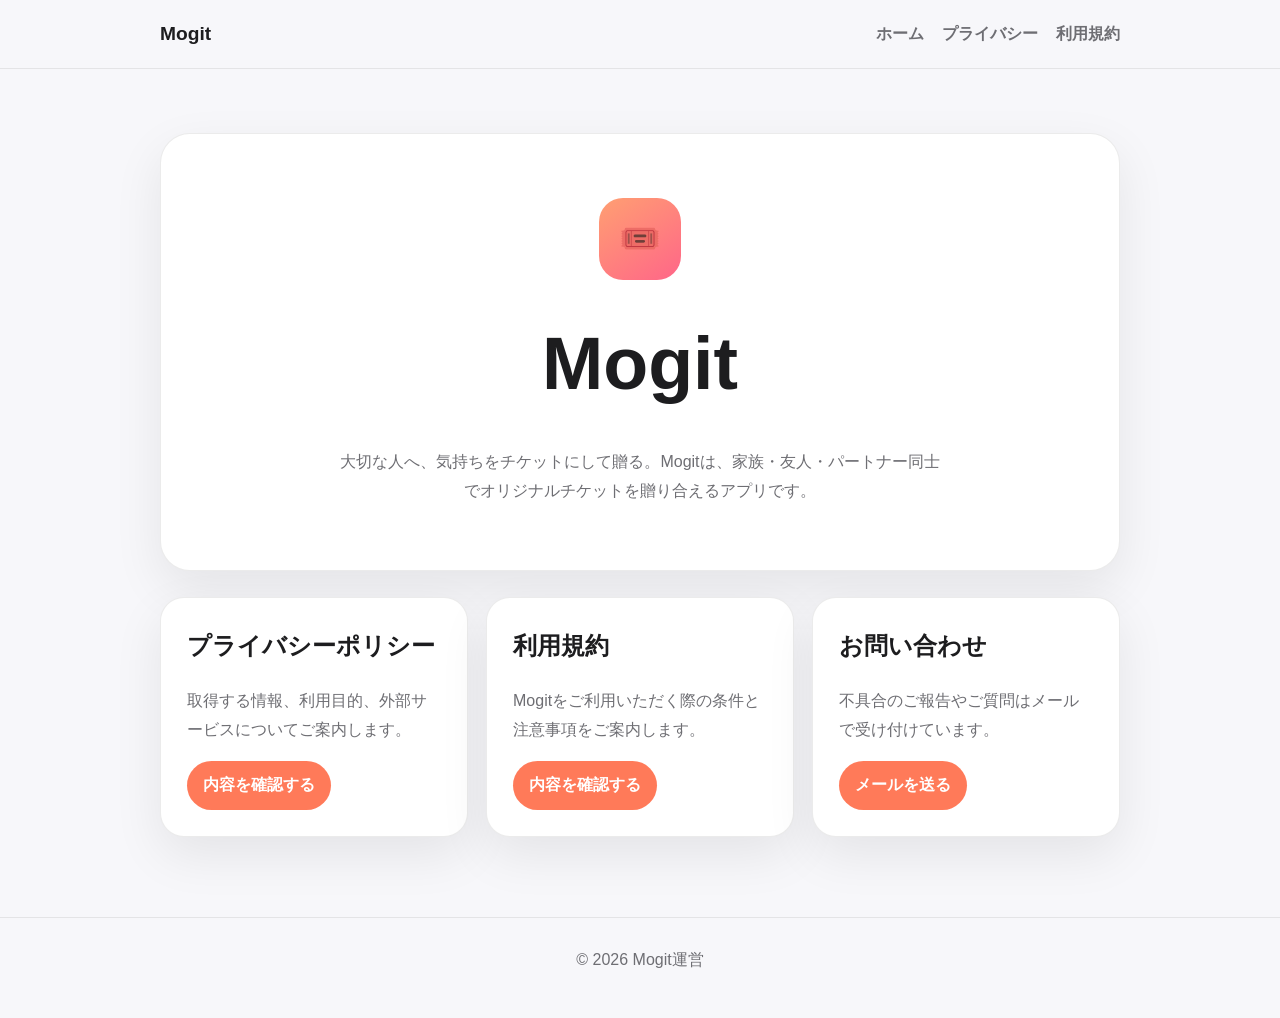
==== index.html @ 305c6eb9 "Add files via upload" ====
<!doctype html><html lang="ja"><head><meta charset="utf-8"><meta name="viewport" content="width=device-width,initial-scale=1"><title>Mogit 公式サポート</title><link rel="stylesheet" href="style.css"></head><body><header class="site-header"><div class="header-inner"><a class="brand" href="index.html">Mogit</a><nav><a href="index.html">ホーム</a><a href="privacy.html">プライバシー</a><a href="terms.html">利用規約</a></nav></div></header><main><section class="hero"><div class="app-mark">🎟️</div><h1>Mogit</h1><p>大切な人へ、気持ちをチケットにして贈る。Mogitは、家族・友人・パートナー同士でオリジナルチケットを贈り合えるアプリです。</p></section><section class="card-grid"><article class="card"><h2>プライバシーポリシー</h2><p>取得する情報、利用目的、外部サービスについてご案内します。</p><a class="button-link" href="privacy.html">内容を確認する</a></article><article class="card"><h2>利用規約</h2><p>Mogitをご利用いただく際の条件と注意事項をご案内します。</p><a class="button-link" href="terms.html">内容を確認する</a></article><article class="card"><h2>お問い合わせ</h2><p>不具合のご報告やご質問はメールで受け付けています。</p><a class="button-link" href="mailto:mogit.official@gmail.com">メールを送る</a></article></section></main><footer class="site-footer"><div class="footer-inner">© 2026 Mogit運営</div></footer></body></html>
---- style.css ----
body{margin:0;font-family:-apple-system,BlinkMacSystemFont,"Helvetica Neue","Hiragino Kaku Gothic ProN","Yu Gothic",sans-serif;color:#1d1d1f;background:#f7f7fa;line-height:1.8}a{color:#df5b3d}.site-header{position:sticky;top:0;background:rgba(247,247,250,.9);border-bottom:1px solid rgba(0,0,0,.08)}.header-inner,main,.footer-inner{width:min(960px,calc(100% - 32px));margin:auto}.header-inner{min-height:68px;display:flex;align-items:center;justify-content:space-between}.brand{font-weight:800;color:#1d1d1f;text-decoration:none;font-size:1.2rem}nav{display:flex;gap:18px}nav a{text-decoration:none;color:#6e6e73;font-weight:600}main{padding:64px 0 80px}.hero,.card,.document{background:white;border:1px solid rgba(0,0,0,.08);box-shadow:0 18px 50px rgba(0,0,0,.08)}.hero{padding:64px 28px;text-align:center;border-radius:30px}.app-mark{display:inline-grid;place-items:center;width:82px;height:82px;border-radius:24px;background:linear-gradient(145deg,#ff9f72,#ff6688);font-size:2.1rem}.hero h1{font-size:clamp(2.4rem,8vw,4.6rem);margin:18px 0 0}.hero p{max-width:610px;margin:18px auto 0;color:#6e6e73}.card-grid{display:grid;grid-template-columns:repeat(3,1fr);gap:18px;margin-top:26px}.card{padding:26px;border-radius:24px}.card h2{margin-top:0}.card p{color:#6e6e73}.button-link{display:inline-block;padding:10px 16px;border-radius:999px;background:#ff7a59;color:white;text-decoration:none;font-weight:700}.document{padding:clamp(24px,5vw,52px);border-radius:24px}.document h1{font-size:clamp(2rem,6vw,3.4rem);margin-bottom:8px}.updated{color:#6e6e73}.document h2{margin-top:38px}.notice{padding:18px 20px;background:rgba(255,122,89,.09);border-radius:18px}.site-footer{border-top:1px solid rgba(0,0,0,.08)}.footer-inner{text-align:center;color:#6e6e73;padding:28px 0 44px}@media(max-width:760px){.header-inner{align-items:flex-start;flex-direction:column;padding:12px 0}.card-grid{grid-template-columns:1fr}main{padding-top:32px}.hero{padding:50px 22px}}
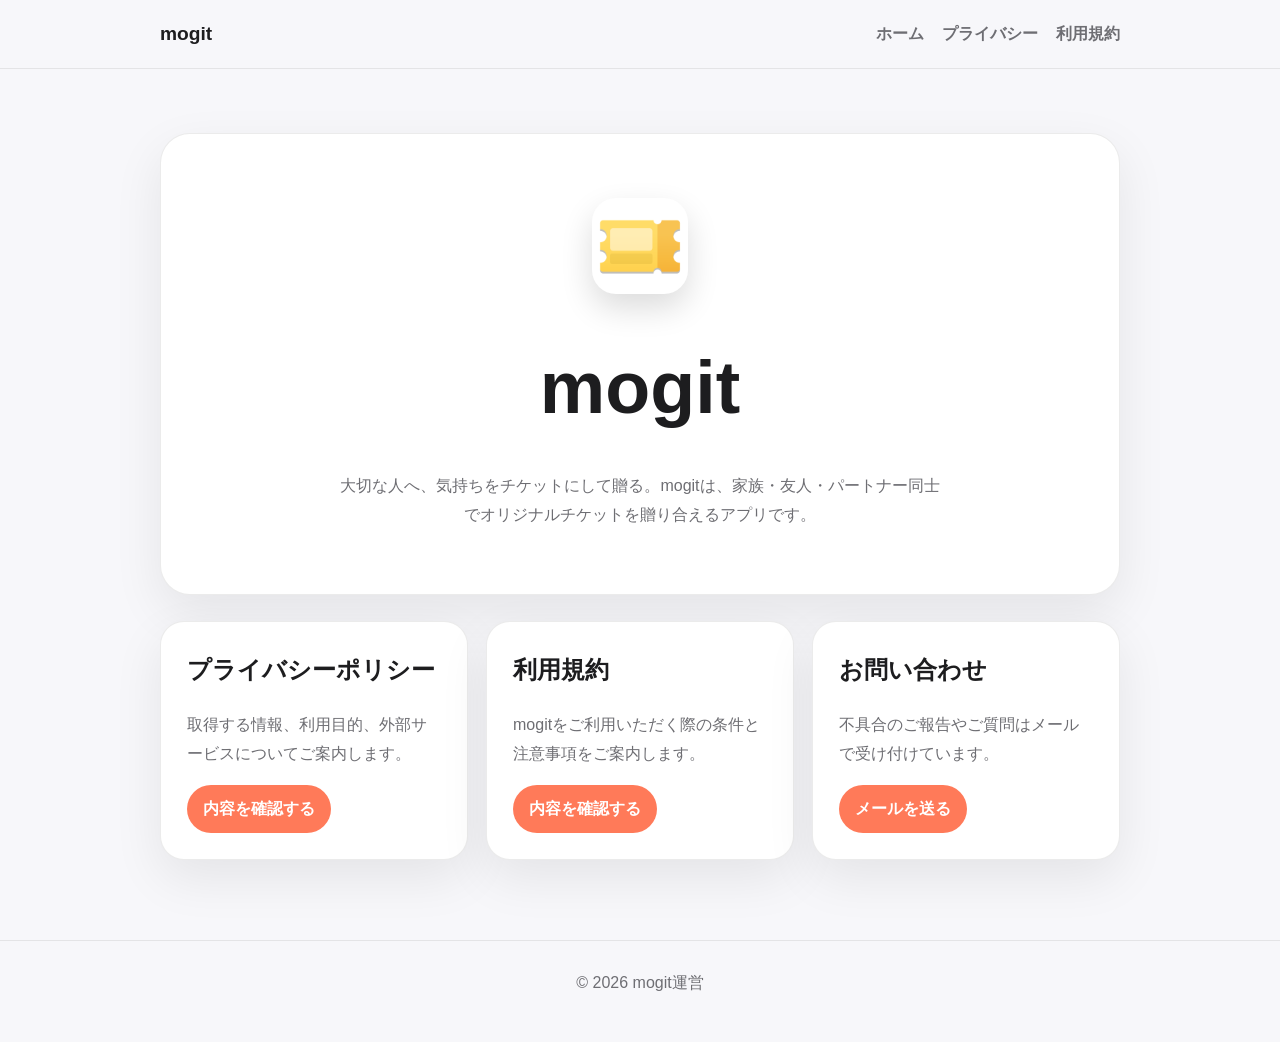
==== commit 8ac08840: "Add Mogit official support pages" ====
--- a/index.html
+++ b/index.html
@@ -1 +1 @@
-<!doctype html><html lang="ja"><head><meta charset="utf-8"><meta name="viewport" content="width=device-width,initial-scale=1"><title>Mogit 公式サポート</title><link rel="stylesheet" href="style.css"></head><body><header class="site-header"><div class="header-inner"><a class="brand" href="index.html">Mogit</a><nav><a href="index.html">ホーム</a><a href="privacy.html">プライバシー</a><a href="terms.html">利用規約</a></nav></div></header><main><section class="hero"><div class="app-mark">🎟️</div><h1>Mogit</h1><p>大切な人へ、気持ちをチケットにして贈る。Mogitは、家族・友人・パートナー同士でオリジナルチケットを贈り合えるアプリです。</p></section><section class="card-grid"><article class="card"><h2>プライバシーポリシー</h2><p>取得する情報、利用目的、外部サービスについてご案内します。</p><a class="button-link" href="privacy.html">内容を確認する</a></article><article class="card"><h2>利用規約</h2><p>Mogitをご利用いただく際の条件と注意事項をご案内します。</p><a class="button-link" href="terms.html">内容を確認する</a></article><article class="card"><h2>お問い合わせ</h2><p>不具合のご報告やご質問はメールで受け付けています。</p><a class="button-link" href="mailto:mogit.official@gmail.com">メールを送る</a></article></section></main><footer class="site-footer"><div class="footer-inner">© 2026 Mogit運営</div></footer></body></html>+<!doctype html><html lang="ja"><head><meta charset="utf-8"><meta name="viewport" content="width=device-width,initial-scale=1"><title>mogit 公式サポート</title><link rel="stylesheet" href="style.css"></head><body><header class="site-header"><div class="header-inner"><a class="brand" href="index.html">mogit</a><nav><a href="index.html">ホーム</a><a href="privacy.html">プライバシー</a><a href="terms.html">利用規約</a></nav></div></header><main><section class="hero"><div class="app-mark"><img src="app-icon.png" alt="mogitアプリアイコン"></div><h1>mogit</h1><p>大切な人へ、気持ちをチケットにして贈る。mogitは、家族・友人・パートナー同士でオリジナルチケットを贈り合えるアプリです。</p></section><section class="card-grid"><article class="card"><h2>プライバシーポリシー</h2><p>取得する情報、利用目的、外部サービスについてご案内します。</p><a class="button-link" href="privacy.html">内容を確認する</a></article><article class="card"><h2>利用規約</h2><p>mogitをご利用いただく際の条件と注意事項をご案内します。</p><a class="button-link" href="terms.html">内容を確認する</a></article><article class="card"><h2>お問い合わせ</h2><p>不具合のご報告やご質問はメールで受け付けています。</p><a class="button-link" href="mailto:mogit.official@gmail.com">メールを送る</a></article></section></main><footer class="site-footer"><div class="footer-inner">© 2026 mogit運営</div></footer></body></html>
--- a/style.css
+++ b/style.css
@@ -1 +1 @@
-body{margin:0;font-family:-apple-system,BlinkMacSystemFont,"Helvetica Neue","Hiragino Kaku Gothic ProN","Yu Gothic",sans-serif;color:#1d1d1f;background:#f7f7fa;line-height:1.8}a{color:#df5b3d}.site-header{position:sticky;top:0;background:rgba(247,247,250,.9);border-bottom:1px solid rgba(0,0,0,.08)}.header-inner,main,.footer-inner{width:min(960px,calc(100% - 32px));margin:auto}.header-inner{min-height:68px;display:flex;align-items:center;justify-content:space-between}.brand{font-weight:800;color:#1d1d1f;text-decoration:none;font-size:1.2rem}nav{display:flex;gap:18px}nav a{text-decoration:none;color:#6e6e73;font-weight:600}main{padding:64px 0 80px}.hero,.card,.document{background:white;border:1px solid rgba(0,0,0,.08);box-shadow:0 18px 50px rgba(0,0,0,.08)}.hero{padding:64px 28px;text-align:center;border-radius:30px}.app-mark{display:inline-grid;place-items:center;width:82px;height:82px;border-radius:24px;background:linear-gradient(145deg,#ff9f72,#ff6688);font-size:2.1rem}.hero h1{font-size:clamp(2.4rem,8vw,4.6rem);margin:18px 0 0}.hero p{max-width:610px;margin:18px auto 0;color:#6e6e73}.card-grid{display:grid;grid-template-columns:repeat(3,1fr);gap:18px;margin-top:26px}.card{padding:26px;border-radius:24px}.card h2{margin-top:0}.card p{color:#6e6e73}.button-link{display:inline-block;padding:10px 16px;border-radius:999px;background:#ff7a59;color:white;text-decoration:none;font-weight:700}.document{padding:clamp(24px,5vw,52px);border-radius:24px}.document h1{font-size:clamp(2rem,6vw,3.4rem);margin-bottom:8px}.updated{color:#6e6e73}.document h2{margin-top:38px}.notice{padding:18px 20px;background:rgba(255,122,89,.09);border-radius:18px}.site-footer{border-top:1px solid rgba(0,0,0,.08)}.footer-inner{text-align:center;color:#6e6e73;padding:28px 0 44px}@media(max-width:760px){.header-inner{align-items:flex-start;flex-direction:column;padding:12px 0}.card-grid{grid-template-columns:1fr}main{padding-top:32px}.hero{padding:50px 22px}}+body{margin:0;font-family:-apple-system,BlinkMacSystemFont,"Helvetica Neue","Hiragino Kaku Gothic ProN","Yu Gothic",sans-serif;color:#1d1d1f;background:#f7f7fa;line-height:1.8}a{color:#df5b3d}.site-header{position:sticky;top:0;background:rgba(247,247,250,.9);border-bottom:1px solid rgba(0,0,0,.08)}.header-inner,main,.footer-inner{width:min(960px,calc(100% - 32px));margin:auto}.header-inner{min-height:68px;display:flex;align-items:center;justify-content:space-between}.brand{font-weight:800;color:#1d1d1f;text-decoration:none;font-size:1.2rem}nav{display:flex;gap:18px}nav a{text-decoration:none;color:#6e6e73;font-weight:600}main{padding:64px 0 80px}.hero,.card,.document{background:white;border:1px solid rgba(0,0,0,.08);box-shadow:0 18px 50px rgba(0,0,0,.08)}.hero{padding:64px 28px;text-align:center;border-radius:30px}.app-mark{display:inline-grid;place-items:center;width:96px;height:96px;border-radius:24px;overflow:hidden;background:#fff;box-shadow:0 14px 32px rgba(0,0,0,.14)}.app-mark img{width:100%;height:100%;object-fit:cover;display:block}.hero h1{font-size:clamp(2.4rem,8vw,4.6rem);margin:18px 0 0}.hero p{max-width:610px;margin:18px auto 0;color:#6e6e73}.card-grid{display:grid;grid-template-columns:repeat(3,1fr);gap:18px;margin-top:26px}.card{padding:26px;border-radius:24px}.card h2{margin-top:0}.card p{color:#6e6e73}.button-link{display:inline-block;padding:10px 16px;border-radius:999px;background:#ff7a59;color:white;text-decoration:none;font-weight:700}.document{padding:clamp(24px,5vw,52px);border-radius:24px}.document h1{font-size:clamp(2rem,6vw,3.4rem);margin-bottom:8px}.updated{color:#6e6e73}.document h2{margin-top:38px}.notice{padding:18px 20px;background:rgba(255,122,89,.09);border-radius:18px}.site-footer{border-top:1px solid rgba(0,0,0,.08)}.footer-inner{text-align:center;color:#6e6e73;padding:28px 0 44px}@media(max-width:760px){.header-inner{align-items:flex-start;flex-direction:column;padding:12px 0}.card-grid{grid-template-columns:1fr}main{padding-top:32px}.hero{padding:50px 22px}}
